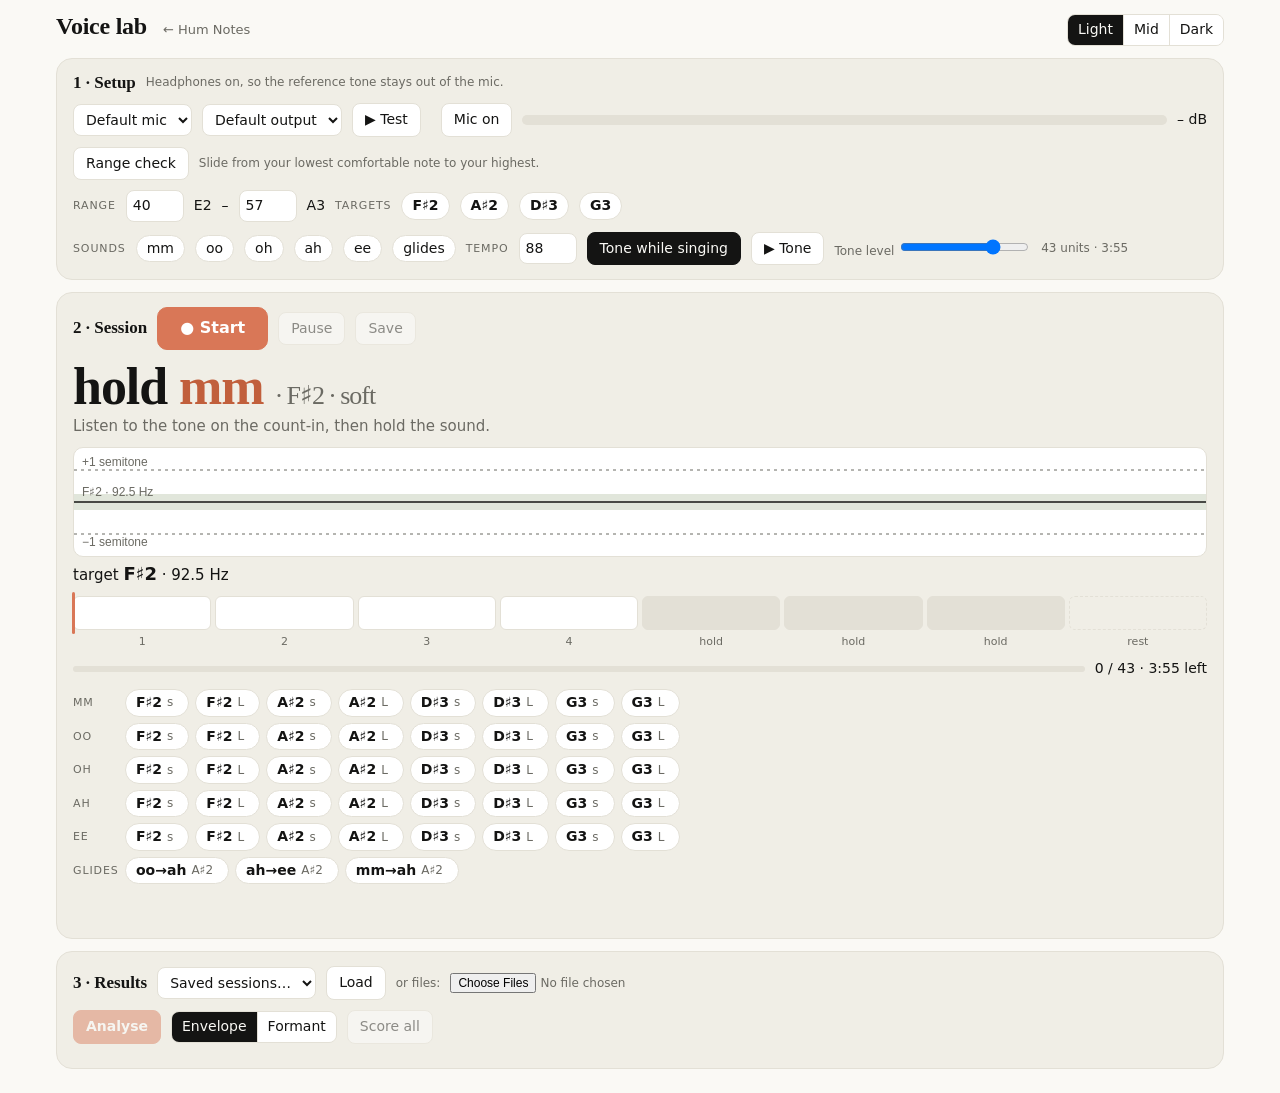
==== lab.html @ 094e6a1d "Publish Hum Notes 2026-10-26" ====
<!doctype html>
<html lang="en" data-theme="light">
<head>
<meta charset="utf-8">
<meta name="viewport" content="width=device-width, initial-scale=1">
<title>Voice lab · Hum Notes</title>
<style>
@font-face { font-family: 'DM Sans'; src: url(fonts/dmsans.woff2) format('woff2'); font-weight: 100 1000; font-display: swap; }
@font-face { font-family: 'Source Serif 4'; src: url(fonts/sourceserif4.woff2) format('woff2'); font-weight: 200 900; font-display: swap; }

:root, [data-theme="light"] {
  --bg: #FAF9F5; --surface: #F0EEE6; --raise: #FFFFFF; --text: #141413; --muted: #6B6A63;
  --line: #E3E0D6; --accent: #D97757; --accent-strong: #C15F3C; --on-accent: #FFFFFF;
  --good: #5E7A3E; --bad: #B5452B; --grid: rgba(20,20,19,0.07);
  --deg1: #CC785C; --deg2: #6A9BCC; --deg3: #C4935F; --deg4: #8E8AB8; --deg5: #788C5D; --deg6: #5E9C8C; --deg7: #C46686; --deg0: #A8A497;
}
[data-theme="mid"] {
  --bg: #A6A297; --surface: #9A968B; --raise: #B3AFA4; --text: #161513; --muted: #3F3D38;
  --line: #8C887E; --accent: #B9573A; --accent-strong: #9A4329; --on-accent: #FFFFFF;
  --good: #34481F; --bad: #7E2A16; --grid: rgba(20,20,19,0.09);
  --deg1: #A9502F; --deg2: #3F6E9E; --deg3: #94652F; --deg4: #5F5A8E; --deg5: #55693B; --deg6: #2F6E60; --deg7: #9A3D5E; --deg0: #6B6860;
}
[data-theme="dark"] {
  --bg: #1F1E1D; --surface: #262624; --raise: #30302E; --text: #F0EEE6; --muted: #A3A097;
  --line: #3A3936; --accent: #D97757; --accent-strong: #E58B6D; --on-accent: #141413;
  --good: #A3B886; --bad: #EE9677; --grid: rgba(240,238,230,0.06);
  --deg1: #E58B6D; --deg2: #8DB6E0; --deg3: #E0B98E; --deg4: #ADA9D6; --deg5: #A3B886; --deg6: #8CC2B3; --deg7: #E08AA8; --deg0: #8C887E;
}

* { box-sizing: border-box; }
html, body { margin: 0; }
body {
  background: var(--bg); color: var(--text);
  font: 14px/1.4 'DM Sans', system-ui, sans-serif;
  display: flex; flex-direction: column; gap: 12px; padding: 14px 16px 24px; min-height: 100vh;
  max-width: 1200px; margin: 0 auto;
}
header { display: flex; align-items: baseline; gap: 16px; flex-wrap: wrap; }
h1 { font: 600 24px/1 'Source Serif 4', Georgia, serif; margin: 0; letter-spacing: -0.01em; }
h2 { font: 600 17px/1.2 'Source Serif 4', Georgia, serif; margin: 0; }
header a { color: var(--muted); text-decoration: none; font-size: 13px; }
header a:hover { color: var(--accent-strong); }
.spacer { flex: 1; }

section { background: var(--surface); border: 1px solid var(--line); border-radius: 16px; padding: 14px 16px; display: flex; flex-direction: column; gap: 10px; min-width: 0; }
.row { display: flex; gap: 10px; flex-wrap: wrap; align-items: center; }
.hint { font-size: 12px; color: var(--muted); }
.label { font-size: 11px; text-transform: uppercase; letter-spacing: 0.08em; color: var(--muted); }
.val { font-variant-numeric: tabular-nums; }

button, select, input[type=number] {
  font: inherit; color: var(--text); background: var(--raise);
  border: 1px solid var(--line); border-radius: 8px; padding: 6px 12px; cursor: pointer;
}
input[type=number] { width: 58px; padding: 5px 6px; cursor: text; font-variant-numeric: tabular-nums; }
input[type=file] { font: inherit; font-size: 12px; color: var(--muted); max-width: 220px; }
button:hover, select:hover { border-color: var(--muted); }
button.primary { background: var(--accent); border-color: var(--accent); color: var(--on-accent); font-weight: 600; }
button.primary:hover { background: var(--accent-strong); border-color: var(--accent-strong); }
button.on { background: var(--text); color: var(--bg); border-color: var(--text); }
button.big { font-size: 16px; padding: 9px 22px; border-radius: 10px; }
button:disabled { opacity: 0.45; cursor: default; }
button.small { padding: 3px 8px; font-size: 12px; }
select { padding: 6px 8px; max-width: 260px; }
.seg { display: inline-flex; border: 1px solid var(--line); border-radius: 8px; overflow: hidden; }
.seg button { border: 0; border-radius: 0; padding: 5px 10px; background: var(--raise); }
.seg button + button { border-left: 1px solid var(--line); }
.seg button.on { background: var(--text); color: var(--bg); }

.meter { height: 10px; border-radius: 5px; background: var(--line); overflow: hidden; flex: 1; min-width: 120px; position: relative; }
.meter > div { height: 100%; width: 0; background: var(--muted); transition: width 40ms linear; }
.meter > div.hot { background: var(--bad); }
.meter > div.voiced { background: var(--accent); }

.chip {
  background: var(--raise); border: 1px solid var(--line); border-radius: 999px; padding: 3px 10px;
  font-variant-numeric: tabular-nums; white-space: nowrap; display: inline-flex; gap: 5px; align-items: center;
}
.chip b { font-weight: 600; }
.chip span { color: var(--muted); font-size: 12px; }
button.chip { cursor: pointer; }
button.chip.off { opacity: 0.45; text-decoration: line-through; }
.chip.ok i { color: var(--good); }
.chip.fail { border-color: var(--bad); }
.chip.fail i { color: var(--bad); }
.chip.cur { border-color: var(--accent); background: var(--accent); color: var(--on-accent); }
.chip.cur span { color: var(--on-accent); }
.chip.sel { outline: 2px solid var(--text); outline-offset: 1px; }
.chip i { font-style: normal; font-weight: 700; }

/* the karaoke prompt */
.prompt { display: grid; grid-template-columns: 1fr auto; gap: 10px 20px; align-items: center; }
.say { font: 600 52px/1.05 'Source Serif 4', Georgia, serif; letter-spacing: -0.02em; min-height: 56px; }
.say b { color: var(--accent-strong); font-weight: 700; }
.say small { font-size: 0.5em; color: var(--muted); font-weight: 500; }
.phase { font-size: 15px; color: var(--muted); min-height: 21px; }
.phase.sing { color: var(--accent-strong); font-weight: 600; }
.beats { grid-column: 1 / -1; position: relative; display: grid; grid-template-columns: repeat(8, 1fr); gap: 4px; height: 34px; }
.beats > i { border-radius: 6px; background: var(--raise); border: 1px solid var(--line); }
.beats > i.hold { background: var(--line); }
.beats > i.rest { background: transparent; border-style: dashed; }
.beats .cursor { position: absolute; top: -4px; bottom: -4px; width: 3px; margin-left: -1px; border-radius: 2px; background: var(--accent); left: 0; }
.beatnames { grid-column: 1 / -1; display: grid; grid-template-columns: repeat(8, 1fr); gap: 4px; font-size: 11px; color: var(--muted); text-align: center; margin-top: -6px; }
.next { font-size: 13px; color: var(--muted); text-align: right; }
.next b { color: var(--text); }
.progress { grid-column: 1 / -1; display: flex; align-items: center; gap: 10px; }
.progress .meter { height: 6px; }
.progress .meter > div { background: var(--accent); }

.blocks { display: flex; flex-direction: column; gap: 6px; }
.block { display: flex; gap: 6px; flex-wrap: wrap; align-items: center; }
.block > .label { width: 46px; }
.detail { font-size: 13px; min-height: 30px; display: flex; gap: 10px; flex-wrap: wrap; align-items: center; }
.detail .bad { color: var(--bad); font-weight: 600; }
.detail .good { color: var(--good); font-weight: 600; }

/* results */
.maps { display: grid; grid-template-columns: minmax(260px, 420px) 1fr; gap: 14px; align-items: start; }
.map { background: var(--raise); border: 1px solid var(--line); border-radius: 12px; }
.map svg { display: block; width: 100%; height: auto; }
.map text { fill: var(--muted); font: 10px 'DM Sans', system-ui, sans-serif; }
.tables { display: flex; flex-direction: column; gap: 10px; overflow: auto; max-height: 460px; }
table { border-collapse: collapse; font-size: 12px; font-variant-numeric: tabular-nums; width: 100%; }
th, td { padding: 3px 8px; text-align: right; border-bottom: 1px solid var(--line); white-space: nowrap; }
th:first-child, td:first-child { text-align: left; }
th { color: var(--muted); font-weight: 500; }
caption { text-align: left; font-weight: 600; padding: 2px 0 4px; }
.dot { display: inline-block; width: 9px; height: 9px; border-radius: 50%; margin-right: 5px; vertical-align: baseline; }
.score { font-weight: 600; }
.unitrows { overflow-x: auto; max-height: 420px; overflow-y: auto; }
.unitrows td button { padding: 2px 8px; font-size: 12px; }
[hidden] { display: none !important; }

@media (max-width: 760px) {
  .say { font-size: 34px; min-height: 38px; }
  .prompt { grid-template-columns: 1fr; }
  .next { text-align: left; }
  .maps { grid-template-columns: 1fr; }
  select { max-width: 100%; }
}
</style>
<style>
.tunerbox { grid-column: 1 / -1; display: flex; flex-direction: column; gap: 4px; }
#tuner { width: 100%; height: 110px; display: block; background: var(--raise, #fff); border: 1px solid var(--line); border-radius: 10px; }
.tunertxt { font-size: 15px; font-variant-numeric: tabular-nums; min-height: 20px; }
.tunertxt b { font-size: 18px; }
</style>
</head>
<body>
<header>
  <h1>Voice lab</h1>
  <a href="index.html">← Hum Notes</a>
  <div class="spacer"></div>
  <span class="chip" id="fakeChip" hidden><b>fake voice</b></span>
  <div class="seg" id="theme">
    <button data-v="light">Light</button><button data-v="mid">Mid</button><button data-v="dark">Dark</button>
  </div>
</header>

<section id="setup">
  <div class="row">
    <h2>1 · Setup</h2><span class="hint">Headphones on, so the reference tone stays out of the mic.</span>
  </div>
  <div class="row">
    <select id="micSel" title="Microphone"><option value="">Default mic</option></select>
    <select id="outSel" title="Output"><option value="">Default output</option></select>
    <button id="outTest" title="Play a short tone where the lab's sound goes">▶ Test</button>
    <span class="hint" id="outName"></span>
    <button id="micBtn">Mic on</button>
    <div class="meter" id="lvl" title="Input level"><div></div></div>
    <span class="val" id="lvlTxt">– dB</span>
  </div>
  <div class="row">
    <button id="rangeBtn">Range check</button>
    <span class="hint" id="rangeHint">Slide from your lowest comfortable note to your highest.</span>
  </div>
  <div class="row">
    <span class="label">Range</span>
    <input type="number" id="lowIn" min="24" max="96" value="40"><span class="val" id="lowName">E2</span>
    <span>–</span>
    <input type="number" id="highIn" min="24" max="96" value="57"><span class="val" id="highName">A3</span>
    <span class="label">Targets</span><span class="row" id="targets"></span>
  </div>
  <div class="row">
    <span class="label">Sounds</span><span class="row" id="soundToggles"></span>
    <span class="label">Tempo</span><input type="number" id="bpmIn" min="50" max="200" value="88">
    <button id="toneHold" class="on" title="Keep the note sounding quietly while you sing (use headphones)">Tone while singing</button>
    <button id="toneNow" title="Hear the note to sing">▶ Tone</button>
    <label class="hint">Tone level <input type="range" id="toneVol" min="0" max="1" step="0.01" value="0.75"></label>
    <span class="hint" id="planInfo"></span>
  </div>
</section>

<section id="session">
  <div class="row">
    <h2>2 · Session</h2>
    <button class="primary big" id="startBtn">● Start</button>
    <button id="pauseBtn" disabled>Pause</button>
    <button id="redoBadBtn" hidden>Redo ✕</button>
    <button id="saveBtn" disabled>Save</button>
    <span class="hint" id="sessStatus"></span>
  </div>
  <div class="prompt">
    <div>
      <div class="say" id="say">ready</div>
      <div class="phase" id="phase">Listen to the tone on the count-in, then hold the sound.</div>
    </div>
    <div class="next" id="next"></div>
    <div class="tunerbox"><canvas id="tuner"></canvas><div class="tunertxt" id="tunerTxt"></div></div>
    <div class="beats" id="beats"><i></i><i></i><i></i><i></i><i class="hold"></i><i class="hold"></i><i class="hold"></i><i class="rest"></i><div class="cursor" id="cursor"></div></div>
    <div class="beatnames"><span>1</span><span>2</span><span>3</span><span>4</span><span>hold</span><span>hold</span><span>hold</span><span>rest</span></div>
    <div class="progress"><div class="meter"><div id="prog"></div></div><span class="val" id="progTxt"></span></div>
  </div>
  <div class="blocks" id="blocks"></div>
  <div class="detail" id="detail"></div>
</section>

<section id="results">
  <div class="row">
    <h2>3 · Results</h2>
    <select id="sessSel"><option value="">Saved sessions…</option></select>
    <button id="loadBtn">Load</button>
    <span class="hint">or files:</span>
    <input type="file" id="fileIn" accept=".json,.wav" multiple>
  </div>
  <div class="row">
    <button class="primary" id="analyseBtn" disabled>Analyse</button>
    <div class="seg" id="engine"><button data-v="envelope" class="on">Envelope</button><button data-v="formant">Formant</button></div>
    <button id="scoreAllBtn" disabled>Score all</button>
    <span class="hint" id="resStatus"></span>
  </div>
  <div class="maps" id="maps" hidden>
    <div class="map" id="vmap"></div>
    <div class="tables" id="tables"></div>
  </div>
  <div class="unitrows" id="unitRows"></div>
</section>

<script src="dsp.js"></script>
<script src="lab.js"></script>
</body>
</html>
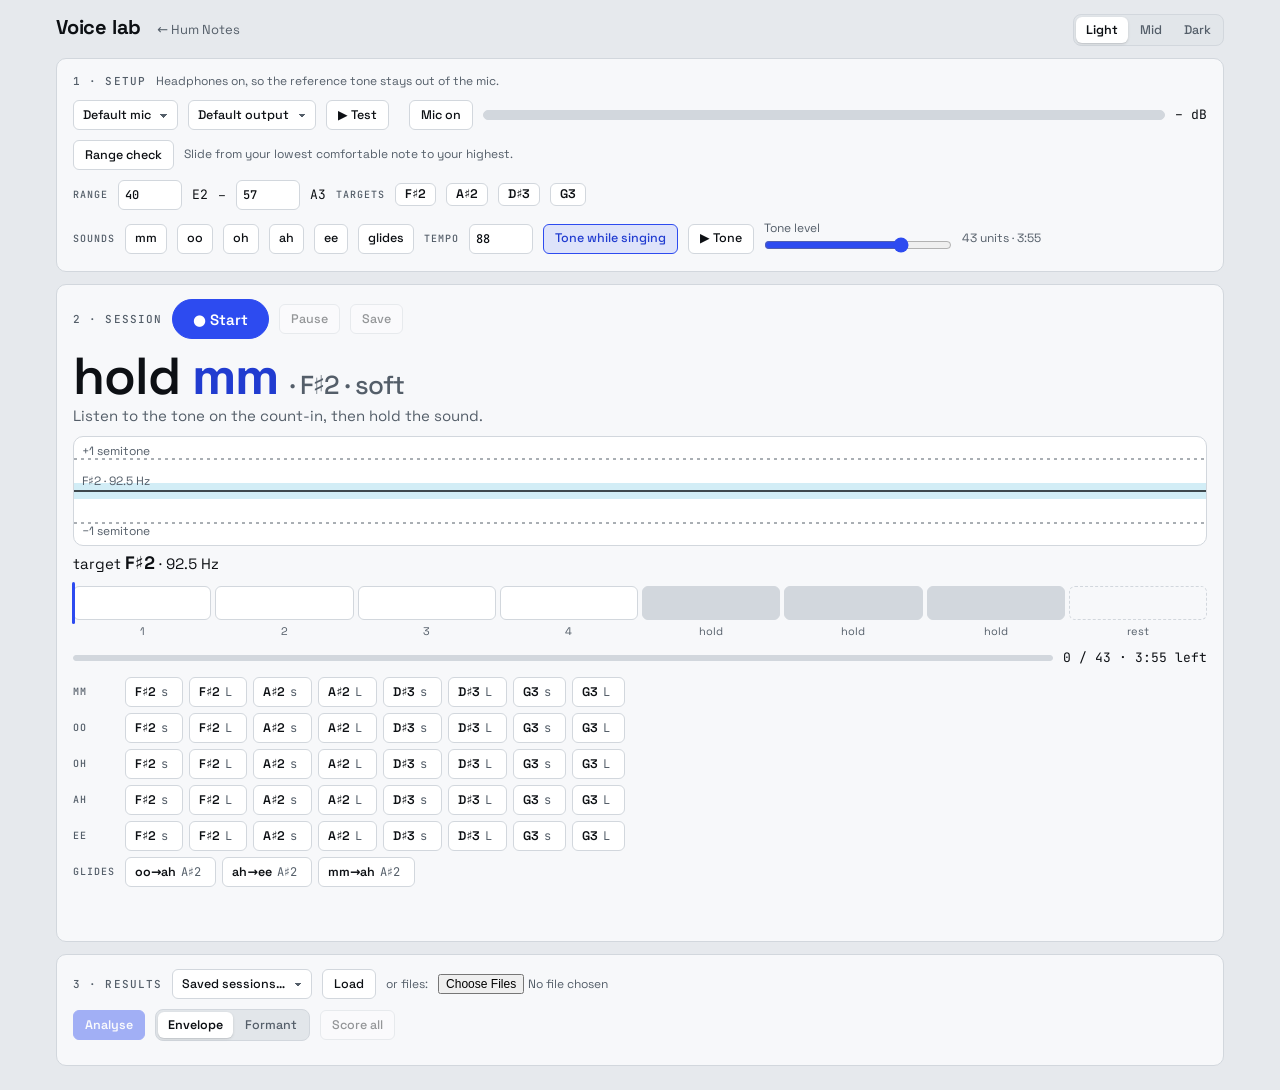
==== commit 08447a41: "Redesign the UI and add Next part / Layer recording Layout: a full-window app shell. Header, a trans" ====
--- a/lab.html
+++ b/lab.html
@@ -4,68 +4,30 @@
 <meta charset="utf-8">
 <meta name="viewport" content="width=device-width, initial-scale=1">
 <title>Voice lab · Hum Notes</title>
+<link rel="stylesheet" href="theme.css">
 <style>
-@font-face { font-family: 'DM Sans'; src: url(fonts/dmsans.woff2) format('woff2'); font-weight: 100 1000; font-display: swap; }
-@font-face { font-family: 'Source Serif 4'; src: url(fonts/sourceserif4.woff2) format('woff2'); font-weight: 200 900; font-display: swap; }
-
-:root, [data-theme="light"] {
-  --bg: #FAF9F5; --surface: #F0EEE6; --raise: #FFFFFF; --text: #141413; --muted: #6B6A63;
-  --line: #E3E0D6; --accent: #D97757; --accent-strong: #C15F3C; --on-accent: #FFFFFF;
-  --good: #5E7A3E; --bad: #B5452B; --grid: rgba(20,20,19,0.07);
-  --deg1: #CC785C; --deg2: #6A9BCC; --deg3: #C4935F; --deg4: #8E8AB8; --deg5: #788C5D; --deg6: #5E9C8C; --deg7: #C46686; --deg0: #A8A497;
-}
-[data-theme="mid"] {
-  --bg: #A6A297; --surface: #9A968B; --raise: #B3AFA4; --text: #161513; --muted: #3F3D38;
-  --line: #8C887E; --accent: #B9573A; --accent-strong: #9A4329; --on-accent: #FFFFFF;
-  --good: #34481F; --bad: #7E2A16; --grid: rgba(20,20,19,0.09);
-  --deg1: #A9502F; --deg2: #3F6E9E; --deg3: #94652F; --deg4: #5F5A8E; --deg5: #55693B; --deg6: #2F6E60; --deg7: #9A3D5E; --deg0: #6B6860;
-}
-[data-theme="dark"] {
-  --bg: #1F1E1D; --surface: #262624; --raise: #30302E; --text: #F0EEE6; --muted: #A3A097;
-  --line: #3A3936; --accent: #D97757; --accent-strong: #E58B6D; --on-accent: #141413;
-  --good: #A3B886; --bad: #EE9677; --grid: rgba(240,238,230,0.06);
-  --deg1: #E58B6D; --deg2: #8DB6E0; --deg3: #E0B98E; --deg4: #ADA9D6; --deg5: #A3B886; --deg6: #8CC2B3; --deg7: #E08AA8; --deg0: #8C887E;
-}
-
 * { box-sizing: border-box; }
 html, body { margin: 0; }
 body {
   background: var(--bg); color: var(--text);
-  font: 14px/1.4 'DM Sans', system-ui, sans-serif;
+  font: 13px/1.4 var(--ui);
   display: flex; flex-direction: column; gap: 12px; padding: 14px 16px 24px; min-height: 100vh;
   max-width: 1200px; margin: 0 auto;
 }
 header { display: flex; align-items: baseline; gap: 16px; flex-wrap: wrap; }
-h1 { font: 600 24px/1 'Source Serif 4', Georgia, serif; margin: 0; letter-spacing: -0.01em; }
-h2 { font: 600 17px/1.2 'Source Serif 4', Georgia, serif; margin: 0; }
+h1 { font: 700 20px/1 var(--ui); margin: 0; letter-spacing: -0.01em; }
+h2 { font: 500 11px/1.2 var(--mono); text-transform: uppercase; letter-spacing: 0.1em; color: var(--muted); margin: 0; }
 header a { color: var(--muted); text-decoration: none; font-size: 13px; }
 header a:hover { color: var(--accent-strong); }
 .spacer { flex: 1; }
 
-section { background: var(--surface); border: 1px solid var(--line); border-radius: 16px; padding: 14px 16px; display: flex; flex-direction: column; gap: 10px; min-width: 0; }
+section { background: var(--panel); border: 1px solid var(--line); border-radius: var(--r-panel); padding: 14px 16px; display: flex; flex-direction: column; gap: 10px; min-width: 0; }
 .row { display: flex; gap: 10px; flex-wrap: wrap; align-items: center; }
 .hint { font-size: 12px; color: var(--muted); }
-.label { font-size: 11px; text-transform: uppercase; letter-spacing: 0.08em; color: var(--muted); }
-.val { font-variant-numeric: tabular-nums; }
-
-button, select, input[type=number] {
-  font: inherit; color: var(--text); background: var(--raise);
-  border: 1px solid var(--line); border-radius: 8px; padding: 6px 12px; cursor: pointer;
-}
-input[type=number] { width: 58px; padding: 5px 6px; cursor: text; font-variant-numeric: tabular-nums; }
+
 input[type=file] { font: inherit; font-size: 12px; color: var(--muted); max-width: 220px; }
-button:hover, select:hover { border-color: var(--muted); }
-button.primary { background: var(--accent); border-color: var(--accent); color: var(--on-accent); font-weight: 600; }
-button.primary:hover { background: var(--accent-strong); border-color: var(--accent-strong); }
-button.on { background: var(--text); color: var(--bg); border-color: var(--text); }
-button.big { font-size: 16px; padding: 9px 22px; border-radius: 10px; }
-button:disabled { opacity: 0.45; cursor: default; }
-button.small { padding: 3px 8px; font-size: 12px; }
-select { padding: 6px 8px; max-width: 260px; }
-.seg { display: inline-flex; border: 1px solid var(--line); border-radius: 8px; overflow: hidden; }
-.seg button { border: 0; border-radius: 0; padding: 5px 10px; background: var(--raise); }
-.seg button + button { border-left: 1px solid var(--line); }
-.seg button.on { background: var(--text); color: var(--bg); }
+button.big { height: 40px; font-size: 15px; padding: 0 20px; border-radius: 20px; }
+select { max-width: 260px; }
 
 .meter { height: 10px; border-radius: 5px; background: var(--line); overflow: hidden; flex: 1; min-width: 120px; position: relative; }
 .meter > div { height: 100%; width: 0; background: var(--muted); transition: width 40ms linear; }
@@ -73,7 +35,7 @@
 .meter > div.voiced { background: var(--accent); }
 
 .chip {
-  background: var(--raise); border: 1px solid var(--line); border-radius: 999px; padding: 3px 10px;
+  background: var(--raise); border: 1px solid var(--line); border-radius: var(--r-ctl); padding: 3px 9px;
   font-variant-numeric: tabular-nums; white-space: nowrap; display: inline-flex; gap: 5px; align-items: center;
 }
 .chip b { font-weight: 600; }
@@ -90,7 +52,7 @@
 
 /* the karaoke prompt */
 .prompt { display: grid; grid-template-columns: 1fr auto; gap: 10px 20px; align-items: center; }
-.say { font: 600 52px/1.05 'Source Serif 4', Georgia, serif; letter-spacing: -0.02em; min-height: 56px; }
+.say { font: 600 52px/1.05 var(--ui); letter-spacing: -0.02em; min-height: 56px; }
 .say b { color: var(--accent-strong); font-weight: 700; }
 .say small { font-size: 0.5em; color: var(--muted); font-weight: 500; }
 .phase { font-size: 15px; color: var(--muted); min-height: 21px; }
@@ -118,7 +80,7 @@
 .maps { display: grid; grid-template-columns: minmax(260px, 420px) 1fr; gap: 14px; align-items: start; }
 .map { background: var(--raise); border: 1px solid var(--line); border-radius: 12px; }
 .map svg { display: block; width: 100%; height: auto; }
-.map text { fill: var(--muted); font: 10px 'DM Sans', system-ui, sans-serif; }
+.map text { fill: var(--muted); font: 10px var(--mono); }
 .tables { display: flex; flex-direction: column; gap: 10px; overflow: auto; max-height: 460px; }
 table { border-collapse: collapse; font-size: 12px; font-variant-numeric: tabular-nums; width: 100%; }
 th, td { padding: 3px 8px; text-align: right; border-bottom: 1px solid var(--line); white-space: nowrap; }
--- a/theme.css
+++ b/theme.css
@@ -0,0 +1,125 @@
+/* Hum Notes: shared look. Three themes: light and mid carry dark text, dark carries light text.
+   Every colour the pages and the canvases use is a token here; app.js reads the canvas ones. */
+@font-face { font-family: 'Space Grotesk'; src: url(fonts/spacegrotesk.woff2) format('woff2'); font-weight: 300 700; font-display: swap; }
+@font-face { font-family: 'JetBrains Mono'; src: url(fonts/jetbrainsmono.woff2) format('woff2'); font-weight: 400 700; font-display: swap; }
+
+:root, [data-theme="light"] {
+  color-scheme: light;
+  --bg: #E6E9ED; --panel: #F7F8FA; --raise: #FFFFFF; --sunk: #E2E6EA;
+  --line: #D2D7DD; --line-strong: #A1A9B2;
+  --text: #0D1014; --muted: #545E69;
+  --accent: #2D4BF0; --accent-ink: #213CD0; --accent-soft: rgba(45,75,240,0.12); --on-accent: #FFFFFF;
+  --rec: #DE3631; --on-rec: #FFFFFF; --ok: #1E7F45; --bad: #C2301F;
+  --shadow-key: 0 1px 0 rgba(13,16,20,0.05), 0 1px 3px rgba(13,16,20,0.12);
+  --shadow-pop: 0 12px 32px rgba(13,16,20,0.18);
+  --roll: #FCFDFE;
+  --lane-black: rgba(13,16,20,0.045); --lane-root: rgba(45,75,240,0.11); --lane-fifth: rgba(45,75,240,0.045);
+  --trace: #2D4BF0; --note: rgba(45,75,240,0.20); --note-edge: #213CD0; --grid: rgba(13,16,20,0.07);
+  --bar: rgba(13,16,20,0.24); --wave: rgba(13,16,20,0.15);
+  --bk-note: rgba(13,16,20,0.07); --bk-edge: #A1A9B2; --bk-low: rgba(13,16,20,0.13); --bk-low-edge: #545E69;
+  --deg1: #F0595E; --deg2: #F59E2E; --deg3: #E2BB12; --deg4: #46BC66; --deg5: #35AED6; --deg6: #8B7AF0; --deg7: #EC67AC; --deg0: #B4BBC3; --on-deg: #0D1014;
+  --layer1: #0B9690; --layer2: #C96A00; --layer3: #B62BC9; --layer4: #5B9410;
+}
+[data-theme="mid"] {
+  color-scheme: light;
+  --bg: #8B9299; --panel: #9AA1A9; --raise: #AEB4BB; --sunk: #868D95;
+  --line: #788089; --line-strong: #4C535C;
+  --text: #06080B; --muted: #1C2229;
+  --accent: #1A2DB5; --accent-ink: #0F1D85; --accent-soft: rgba(15,29,133,0.16); --on-accent: #FFFFFF;
+  --rec: #A9131A; --on-rec: #FFFFFF; --ok: #0D4A24; --bad: #7A1209;
+  --shadow-key: 0 1px 0 rgba(6,8,11,0.10), 0 1px 3px rgba(6,8,11,0.22);
+  --shadow-pop: 0 12px 32px rgba(6,8,11,0.32);
+  --roll: #A4ABB2;
+  --lane-black: rgba(6,8,11,0.07); --lane-root: rgba(15,29,133,0.16); --lane-fifth: rgba(15,29,133,0.07);
+  --trace: #0F1D85; --note: rgba(15,29,133,0.22); --note-edge: #0A1561; --grid: rgba(6,8,11,0.10);
+  --bar: rgba(6,8,11,0.32); --wave: rgba(6,8,11,0.20);
+  --bk-note: rgba(6,8,11,0.08); --bk-edge: #4C535C; --bk-low: rgba(6,8,11,0.16); --bk-low-edge: #1C2229;
+  --deg1: #EC474C; --deg2: #F38C14; --deg3: #E6BC0E; --deg4: #34B257; --deg5: #22A5D1; --deg6: #8370EE; --deg7: #E8559F; --deg0: #6C747D; --on-deg: #06080B;
+  --layer1: #04625E; --layer2: #8A4700; --layer3: #7E1290; --layer4: #375E04;
+}
+[data-theme="dark"] {
+  color-scheme: dark;
+  --bg: #0A0C0F; --panel: #12151A; --raise: #1B1F25; --sunk: #0D1014;
+  --line: #262B32; --line-strong: #3D444D;
+  --text: #E7EAEE; --muted: #909AA5;
+  --accent: #7088FF; --accent-ink: #93A5FF; --accent-soft: rgba(112,136,255,0.16); --on-accent: #0A0C0F;
+  --rec: #FF5A54; --on-rec: #0A0C0F; --ok: #6CD98A; --bad: #FF8A73;
+  --shadow-key: 0 1px 0 rgba(255,255,255,0.03) inset, 0 1px 3px rgba(0,0,0,0.5);
+  --shadow-pop: 0 14px 36px rgba(0,0,0,0.6);
+  --roll: #0E1115;
+  --lane-black: rgba(0,0,0,0.30); --lane-root: rgba(112,136,255,0.13); --lane-fifth: rgba(112,136,255,0.05);
+  --trace: #93A5FF; --note: rgba(112,136,255,0.28); --note-edge: #93A5FF; --grid: rgba(231,234,238,0.06);
+  --bar: rgba(231,234,238,0.18); --wave: rgba(231,234,238,0.14);
+  --bk-note: rgba(231,234,238,0.06); --bk-edge: #4A525C; --bk-low: rgba(231,234,238,0.12); --bk-low-edge: #909AA5;
+  --deg1: #FF6B6F; --deg2: #FFA94D; --deg3: #FFD43B; --deg4: #69DB7C; --deg5: #4FC3F7; --deg6: #A99BFF; --deg7: #F783C0; --deg0: #5C6570; --on-deg: #0A0C0F;
+  --layer1: #2DD4BF; --layer2: #FBBF24; --layer3: #E879F9; --layer4: #A3E635;
+}
+/* older names, for pages written before the tokens above */
+:root { --surface: var(--panel); --accent-strong: var(--accent-ink); --good: var(--ok); }
+
+:root {
+  --ui: 'Space Grotesk', ui-sans-serif, system-ui, -apple-system, 'Segoe UI', sans-serif;
+  --mono: 'JetBrains Mono', ui-monospace, 'SF Mono', Menlo, Consolas, monospace;
+  --r-ctl: 6px; --r-panel: 10px;
+}
+
+* { box-sizing: border-box; }
+[hidden] { display: none !important; }
+html, body { margin: 0; }
+body { background: var(--bg); color: var(--text); font: 13px/1.4 var(--ui); -webkit-font-smoothing: antialiased; }
+
+/* micro labels: mono capitals */
+.label {
+  font: 500 10px/1 var(--mono); text-transform: uppercase; letter-spacing: 0.1em; color: var(--muted);
+}
+.num, .val { font-family: var(--mono); font-variant-numeric: tabular-nums; }
+
+button, select, input[type=number] {
+  font: 500 12.5px/1 var(--ui); color: var(--text); background: var(--raise);
+  border: 1px solid var(--line); border-radius: var(--r-ctl); padding: 0 11px; height: 30px; cursor: pointer;
+}
+select { padding: 0 26px 0 9px; appearance: none; max-width: 100%;
+  background-image: linear-gradient(45deg, transparent 50%, var(--muted) 50%), linear-gradient(135deg, var(--muted) 50%, transparent 50%);
+  background-position: calc(100% - 13px) 13px, calc(100% - 9px) 13px; background-size: 4px 4px; background-repeat: no-repeat; }
+input[type=number] { width: 64px; padding: 0 6px; cursor: text; font-family: var(--mono); font-size: 12px; }
+button:hover:not(:disabled), select:hover { border-color: var(--line-strong); }
+button:disabled { opacity: 0.42; cursor: default; }
+:focus-visible { outline: 2px solid var(--accent); outline-offset: 2px; }
+button.small { height: 26px; padding: 0 9px; font-size: 12px; }
+button.on { background: var(--accent-soft); border-color: var(--accent); color: var(--accent-ink); }
+button.primary { background: var(--accent); border-color: var(--accent); color: var(--on-accent); font-weight: 600; }
+button.primary:hover:not(:disabled) { filter: brightness(1.08); border-color: var(--accent); }
+input[type=range] { accent-color: var(--accent); width: 100%; min-width: 80px; margin: 0; }
+
+/* segmented control: keys in a sunk track */
+.seg { display: inline-flex; flex-wrap: wrap; gap: 2px; padding: 2px; background: var(--sunk); border: 1px solid var(--line); border-radius: calc(var(--r-ctl) + 2px); }
+.seg button { height: 26px; border: 0; border-radius: var(--r-ctl); background: transparent; color: var(--muted); padding: 0 10px; }
+.seg button:hover:not(:disabled) { color: var(--text); }
+.seg button.on { background: var(--raise); color: var(--text); box-shadow: var(--shadow-key); font-weight: 600; }
+
+/* on/off buttons with a lamp */
+button.led { display: inline-flex; align-items: center; gap: 7px; }
+button.led::before { content: ''; width: 7px; height: 7px; border-radius: 50%; background: var(--line-strong); flex: none; }
+button.led.on { background: var(--raise); color: var(--text); border-color: var(--line-strong); }
+button.led.on::before { background: var(--accent); box-shadow: 0 0 0 2px var(--accent-soft), 0 0 8px var(--accent); }
+
+.meter { height: 6px; border-radius: 3px; background: var(--sunk); overflow: hidden; border: 1px solid var(--line); }
+.meter > div { height: 100%; width: 0; background: var(--line-strong); transition: width 40ms linear; }
+.meter > div.voiced { background: var(--accent); }
+.meter > div.hot { background: var(--bad); }
+
+.chip {
+  display: inline-flex; align-items: baseline; gap: 5px; flex: none;
+  background: var(--raise); border: 1px solid var(--line); border-radius: var(--r-ctl); padding: 4px 9px;
+  font: 500 12.5px/1.2 var(--ui); white-space: nowrap; cursor: pointer; color: var(--text);
+}
+.chip b { font-weight: 600; }
+.chip em { font: normal 11px var(--mono); color: var(--accent-ink); }
+.chip span { color: var(--muted); font: 11px var(--mono); }
+.chip:hover { border-color: var(--line-strong); }
+
+.popover { position: fixed; z-index: 50; background: var(--raise); color: var(--text); border: 1px solid var(--line-strong);
+  border-radius: var(--r-panel); padding: 10px; box-shadow: var(--shadow-pop); max-width: min(380px, calc(100vw - 16px)); display: flex; flex-direction: column; gap: 8px; }
+.popover .row { display: flex; flex-wrap: wrap; gap: 4px; align-items: center; }
+.popover .row .label { min-width: 72px; }
+.popover button { height: 26px; padding: 0 8px; font-size: 12px; }
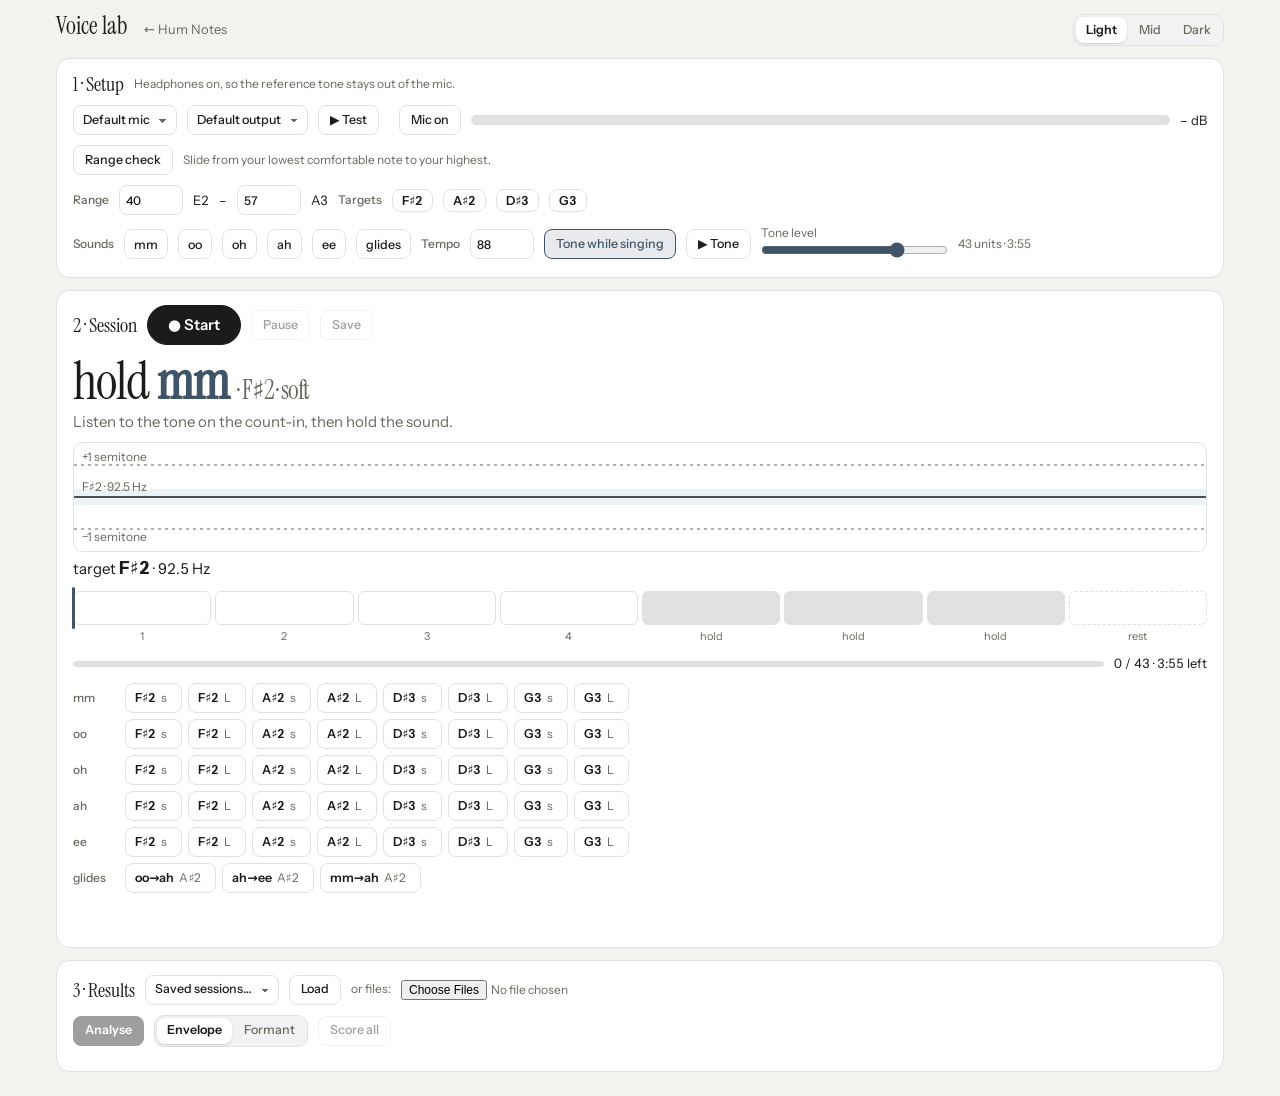
==== commit 975548d8: "Add a style picker with six looks, Classic as the default A style sets the type, corner shapes, pane" ====
--- a/lab.html
+++ b/lab.html
@@ -5,6 +5,7 @@
 <meta name="viewport" content="width=device-width, initial-scale=1">
 <title>Voice lab · Hum Notes</title>
 <link rel="stylesheet" href="theme.css">
+<script src="themes.js"></script>
 <style>
 * { box-sizing: border-box; }
 html, body { margin: 0; }
@@ -15,8 +16,8 @@
   max-width: 1200px; margin: 0 auto;
 }
 header { display: flex; align-items: baseline; gap: 16px; flex-wrap: wrap; }
-h1 { font: 700 20px/1 var(--ui); margin: 0; letter-spacing: -0.01em; }
-h2 { font: 500 11px/1.2 var(--mono); text-transform: uppercase; letter-spacing: 0.1em; color: var(--muted); margin: 0; }
+h1 { font-family: var(--display); font-weight: var(--display-weight); font-style: var(--display-style); font-size: 24px; line-height: 1; margin: 0; }
+h2 { font-family: var(--h3-font); font-size: var(--h3-size); font-weight: var(--h3-weight); font-style: var(--h3-style); text-transform: var(--h3-case); letter-spacing: var(--h3-spacing); line-height: 1.1; margin: 0; }
 header a { color: var(--muted); text-decoration: none; font-size: 13px; }
 header a:hover { color: var(--accent-strong); }
 .spacer { flex: 1; }
@@ -52,7 +53,7 @@
 
 /* the karaoke prompt */
 .prompt { display: grid; grid-template-columns: 1fr auto; gap: 10px 20px; align-items: center; }
-.say { font: 600 52px/1.05 var(--ui); letter-spacing: -0.02em; min-height: 56px; }
+.say { font-family: var(--display); font-weight: var(--display-weight); font-style: var(--display-style); font-size: 52px; line-height: 1.05; letter-spacing: -0.02em; min-height: 56px; }
 .say b { color: var(--accent-strong); font-weight: 700; }
 .say small { font-size: 0.5em; color: var(--muted); font-weight: 500; }
 .phase { font-size: 15px; color: var(--muted); min-height: 21px; }
--- a/theme.css
+++ b/theme.css
@@ -1,78 +1,37 @@
-/* Hum Notes: shared look. Three themes: light and mid carry dark text, dark carries light text.
-   Every colour the pages and the canvases use is a token here; app.js reads the canvas ones. */
+/* Hum Notes: shared look. Colours, type and corner sizes are set by themes.js as custom properties
+   (one style × one tone); the defaults here only cover the moment before it runs. Shape variants
+   per style hang off data attributes on <html>: data-cards, data-lamps, data-rec, data-seg. */
+@font-face { font-family: 'Instrument Sans'; src: url(fonts/instrumentsans.woff2) format('woff2'); font-weight: 400 700; font-display: swap; }
+@font-face { font-family: 'Instrument Serif'; src: url(fonts/instrumentserif.woff2) format('woff2'); font-weight: 400; font-display: swap; }
+@font-face { font-family: 'Instrument Serif'; src: url(fonts/instrumentserif-italic.woff2) format('woff2'); font-weight: 400; font-style: italic; font-display: swap; }
 @font-face { font-family: 'Space Grotesk'; src: url(fonts/spacegrotesk.woff2) format('woff2'); font-weight: 300 700; font-display: swap; }
 @font-face { font-family: 'JetBrains Mono'; src: url(fonts/jetbrainsmono.woff2) format('woff2'); font-weight: 400 700; font-display: swap; }
-
-:root, [data-theme="light"] {
-  color-scheme: light;
-  --bg: #E6E9ED; --panel: #F7F8FA; --raise: #FFFFFF; --sunk: #E2E6EA;
-  --line: #D2D7DD; --line-strong: #A1A9B2;
-  --text: #0D1014; --muted: #545E69;
-  --accent: #2D4BF0; --accent-ink: #213CD0; --accent-soft: rgba(45,75,240,0.12); --on-accent: #FFFFFF;
-  --rec: #DE3631; --on-rec: #FFFFFF; --ok: #1E7F45; --bad: #C2301F;
-  --shadow-key: 0 1px 0 rgba(13,16,20,0.05), 0 1px 3px rgba(13,16,20,0.12);
-  --shadow-pop: 0 12px 32px rgba(13,16,20,0.18);
-  --roll: #FCFDFE;
-  --lane-black: rgba(13,16,20,0.045); --lane-root: rgba(45,75,240,0.11); --lane-fifth: rgba(45,75,240,0.045);
-  --trace: #2D4BF0; --note: rgba(45,75,240,0.20); --note-edge: #213CD0; --grid: rgba(13,16,20,0.07);
-  --bar: rgba(13,16,20,0.24); --wave: rgba(13,16,20,0.15);
-  --bk-note: rgba(13,16,20,0.07); --bk-edge: #A1A9B2; --bk-low: rgba(13,16,20,0.13); --bk-low-edge: #545E69;
-  --deg1: #F0595E; --deg2: #F59E2E; --deg3: #E2BB12; --deg4: #46BC66; --deg5: #35AED6; --deg6: #8B7AF0; --deg7: #EC67AC; --deg0: #B4BBC3; --on-deg: #0D1014;
-  --layer1: #0B9690; --layer2: #C96A00; --layer3: #B62BC9; --layer4: #5B9410;
-}
-[data-theme="mid"] {
-  color-scheme: light;
-  --bg: #8B9299; --panel: #9AA1A9; --raise: #AEB4BB; --sunk: #868D95;
-  --line: #788089; --line-strong: #4C535C;
-  --text: #06080B; --muted: #1C2229;
-  --accent: #1A2DB5; --accent-ink: #0F1D85; --accent-soft: rgba(15,29,133,0.16); --on-accent: #FFFFFF;
-  --rec: #A9131A; --on-rec: #FFFFFF; --ok: #0D4A24; --bad: #7A1209;
-  --shadow-key: 0 1px 0 rgba(6,8,11,0.10), 0 1px 3px rgba(6,8,11,0.22);
-  --shadow-pop: 0 12px 32px rgba(6,8,11,0.32);
-  --roll: #A4ABB2;
-  --lane-black: rgba(6,8,11,0.07); --lane-root: rgba(15,29,133,0.16); --lane-fifth: rgba(15,29,133,0.07);
-  --trace: #0F1D85; --note: rgba(15,29,133,0.22); --note-edge: #0A1561; --grid: rgba(6,8,11,0.10);
-  --bar: rgba(6,8,11,0.32); --wave: rgba(6,8,11,0.20);
-  --bk-note: rgba(6,8,11,0.08); --bk-edge: #4C535C; --bk-low: rgba(6,8,11,0.16); --bk-low-edge: #1C2229;
-  --deg1: #EC474C; --deg2: #F38C14; --deg3: #E6BC0E; --deg4: #34B257; --deg5: #22A5D1; --deg6: #8370EE; --deg7: #E8559F; --deg0: #6C747D; --on-deg: #06080B;
-  --layer1: #04625E; --layer2: #8A4700; --layer3: #7E1290; --layer4: #375E04;
-}
-[data-theme="dark"] {
-  color-scheme: dark;
-  --bg: #0A0C0F; --panel: #12151A; --raise: #1B1F25; --sunk: #0D1014;
-  --line: #262B32; --line-strong: #3D444D;
-  --text: #E7EAEE; --muted: #909AA5;
-  --accent: #7088FF; --accent-ink: #93A5FF; --accent-soft: rgba(112,136,255,0.16); --on-accent: #0A0C0F;
-  --rec: #FF5A54; --on-rec: #0A0C0F; --ok: #6CD98A; --bad: #FF8A73;
-  --shadow-key: 0 1px 0 rgba(255,255,255,0.03) inset, 0 1px 3px rgba(0,0,0,0.5);
-  --shadow-pop: 0 14px 36px rgba(0,0,0,0.6);
-  --roll: #0E1115;
-  --lane-black: rgba(0,0,0,0.30); --lane-root: rgba(112,136,255,0.13); --lane-fifth: rgba(112,136,255,0.05);
-  --trace: #93A5FF; --note: rgba(112,136,255,0.28); --note-edge: #93A5FF; --grid: rgba(231,234,238,0.06);
-  --bar: rgba(231,234,238,0.18); --wave: rgba(231,234,238,0.14);
-  --bk-note: rgba(231,234,238,0.06); --bk-edge: #4A525C; --bk-low: rgba(231,234,238,0.12); --bk-low-edge: #909AA5;
-  --deg1: #FF6B6F; --deg2: #FFA94D; --deg3: #FFD43B; --deg4: #69DB7C; --deg5: #4FC3F7; --deg6: #A99BFF; --deg7: #F783C0; --deg0: #5C6570; --on-deg: #0A0C0F;
-  --layer1: #2DD4BF; --layer2: #FBBF24; --layer3: #E879F9; --layer4: #A3E635;
-}
-/* older names, for pages written before the tokens above */
-:root { --surface: var(--panel); --accent-strong: var(--accent-ink); --good: var(--ok); }
+@font-face { font-family: 'Newsreader'; src: url(fonts/newsreader.woff2) format('woff2'); font-weight: 400 700; font-display: swap; }
+@font-face { font-family: 'Nunito'; src: url(fonts/nunito.woff2) format('woff2'); font-weight: 400 800; font-display: swap; }
 
 :root {
-  --ui: 'Space Grotesk', ui-sans-serif, system-ui, -apple-system, 'Segoe UI', sans-serif;
-  --mono: 'JetBrains Mono', ui-monospace, 'SF Mono', Menlo, Consolas, monospace;
-  --r-ctl: 6px; --r-panel: 10px;
+  --bg: #F3F2EF; --panel: #FFFFFF; --raise: #FFFFFF; --sunk: #F1F0EE; --line: #E1E0DD; --line-strong: #B1AFAA;
+  --text: #1C1B19; --muted: #6A675F; --accent: #405468; --accent-ink: #405468; --accent-soft: rgba(64,84,104,0.12); --on-accent: #FFFFFF;
+  --primary-bg: #1C1B19; --primary-fg: #FFFFFF; --rec: #B63A30; --on-rec: #FFFFFF; --ok: #1E7F45; --bad: #B42318;
+  --shadow-key: 0 1px 3px rgba(0,0,0,0.11); --shadow-pop: 0 12px 32px rgba(0,0,0,0.16); --shadow-card: 0 6px 22px rgba(0,0,0,0.06);
+  --roll: #FFFFFF; --on-deg: #161616;
+  --ui: 'Instrument Sans', system-ui, sans-serif; --display: 'Instrument Serif', Georgia, serif; --display-weight: 400; --display-style: normal;
+  --mono: var(--ui); --r-ctl: 8px; --r-panel: 14px;
+  --label-font: var(--ui); --label-size: 12px; --label-case: none; --label-spacing: 0; --label-weight: 500; --label-variant: normal;
+  --h3-font: var(--display); --h3-size: 20px; --h3-case: none; --h3-spacing: 0; --h3-weight: 400; --h3-style: normal; --h3-rule: none;
 }
 
 * { box-sizing: border-box; }
 [hidden] { display: none !important; }
 html, body { margin: 0; }
-body { background: var(--bg); color: var(--text); font: 13px/1.4 var(--ui); -webkit-font-smoothing: antialiased; }
+body { background: var(--bg); color: var(--text); font: 13px/1.4 var(--ui); font-variant-numeric: tabular-nums; -webkit-font-smoothing: antialiased; }
 
-/* micro labels: mono capitals */
 .label {
-  font: 500 10px/1 var(--mono); text-transform: uppercase; letter-spacing: 0.1em; color: var(--muted);
+  font-family: var(--label-font); font-size: var(--label-size); font-weight: var(--label-weight); line-height: 1.15;
+  text-transform: var(--label-case); letter-spacing: var(--label-spacing); font-variant: var(--label-variant); color: var(--muted);
 }
 .num, .val { font-family: var(--mono); font-variant-numeric: tabular-nums; }
+.display { font-family: var(--display); font-weight: var(--display-weight); font-style: var(--display-style); }
 
 button, select, input[type=number] {
   font: 500 12.5px/1 var(--ui); color: var(--text); background: var(--raise);
@@ -87,21 +46,29 @@
 :focus-visible { outline: 2px solid var(--accent); outline-offset: 2px; }
 button.small { height: 26px; padding: 0 9px; font-size: 12px; }
 button.on { background: var(--accent-soft); border-color: var(--accent); color: var(--accent-ink); }
-button.primary { background: var(--accent); border-color: var(--accent); color: var(--on-accent); font-weight: 600; }
-button.primary:hover:not(:disabled) { filter: brightness(1.08); border-color: var(--accent); }
+button.primary { background: var(--primary-bg); border-color: var(--primary-bg); color: var(--primary-fg); font-weight: 600; }
+button.primary:hover:not(:disabled) { filter: brightness(1.12); border-color: var(--primary-bg); }
 input[type=range] { accent-color: var(--accent); width: 100%; min-width: 80px; margin: 0; }
 
-/* segmented control: keys in a sunk track */
+/* segmented control. track: keys in a sunk track · underline: words, the chosen one underlined · invert: boxed, chosen one inverted */
 .seg { display: inline-flex; flex-wrap: wrap; gap: 2px; padding: 2px; background: var(--sunk); border: 1px solid var(--line); border-radius: calc(var(--r-ctl) + 2px); }
 .seg button { height: 26px; border: 0; border-radius: var(--r-ctl); background: transparent; color: var(--muted); padding: 0 10px; }
 .seg button:hover:not(:disabled) { color: var(--text); }
 .seg button.on { background: var(--raise); color: var(--text); box-shadow: var(--shadow-key); font-weight: 600; }
+[data-seg="underline"] .seg { background: none; border: 0; padding: 0; gap: 2px 12px; }
+[data-seg="underline"] .seg button { padding: 0 1px; border-radius: 0; border-bottom: 1.5px solid transparent; }
+[data-seg="underline"] .seg button.on { background: none; box-shadow: none; border-bottom-color: var(--text); }
+[data-seg="invert"] .seg { gap: 0; padding: 0; background: var(--raise); }
+[data-seg="invert"] .seg button { border-radius: 0; }
+[data-seg="invert"] .seg button.on { background: var(--text); color: var(--panel); box-shadow: none; }
 
-/* on/off buttons with a lamp */
+/* on/off switches: a lamp, or (lamps off) filled when on */
 button.led { display: inline-flex; align-items: center; gap: 7px; }
 button.led::before { content: ''; width: 7px; height: 7px; border-radius: 50%; background: var(--line-strong); flex: none; }
 button.led.on { background: var(--raise); color: var(--text); border-color: var(--line-strong); }
 button.led.on::before { background: var(--accent); box-shadow: 0 0 0 2px var(--accent-soft), 0 0 8px var(--accent); }
+[data-lamps="off"] button.led::before { display: none; }
+[data-lamps="off"] button.led.on { background: var(--primary-bg); border-color: var(--primary-bg); color: var(--primary-fg); }
 
 .meter { height: 6px; border-radius: 3px; background: var(--sunk); overflow: hidden; border: 1px solid var(--line); }
 .meter > div { height: 100%; width: 0; background: var(--line-strong); transition: width 40ms linear; }
@@ -123,3 +90,7 @@
 .popover .row { display: flex; flex-wrap: wrap; gap: 4px; align-items: center; }
 .popover .row .label { min-width: 72px; }
 .popover button { height: 26px; padding: 0 8px; font-size: 12px; }
+
+/* the style picker (header) */
+.stylepick { display: inline-flex; align-items: center; gap: 6px; }
+.stylepick select { height: 30px; }
